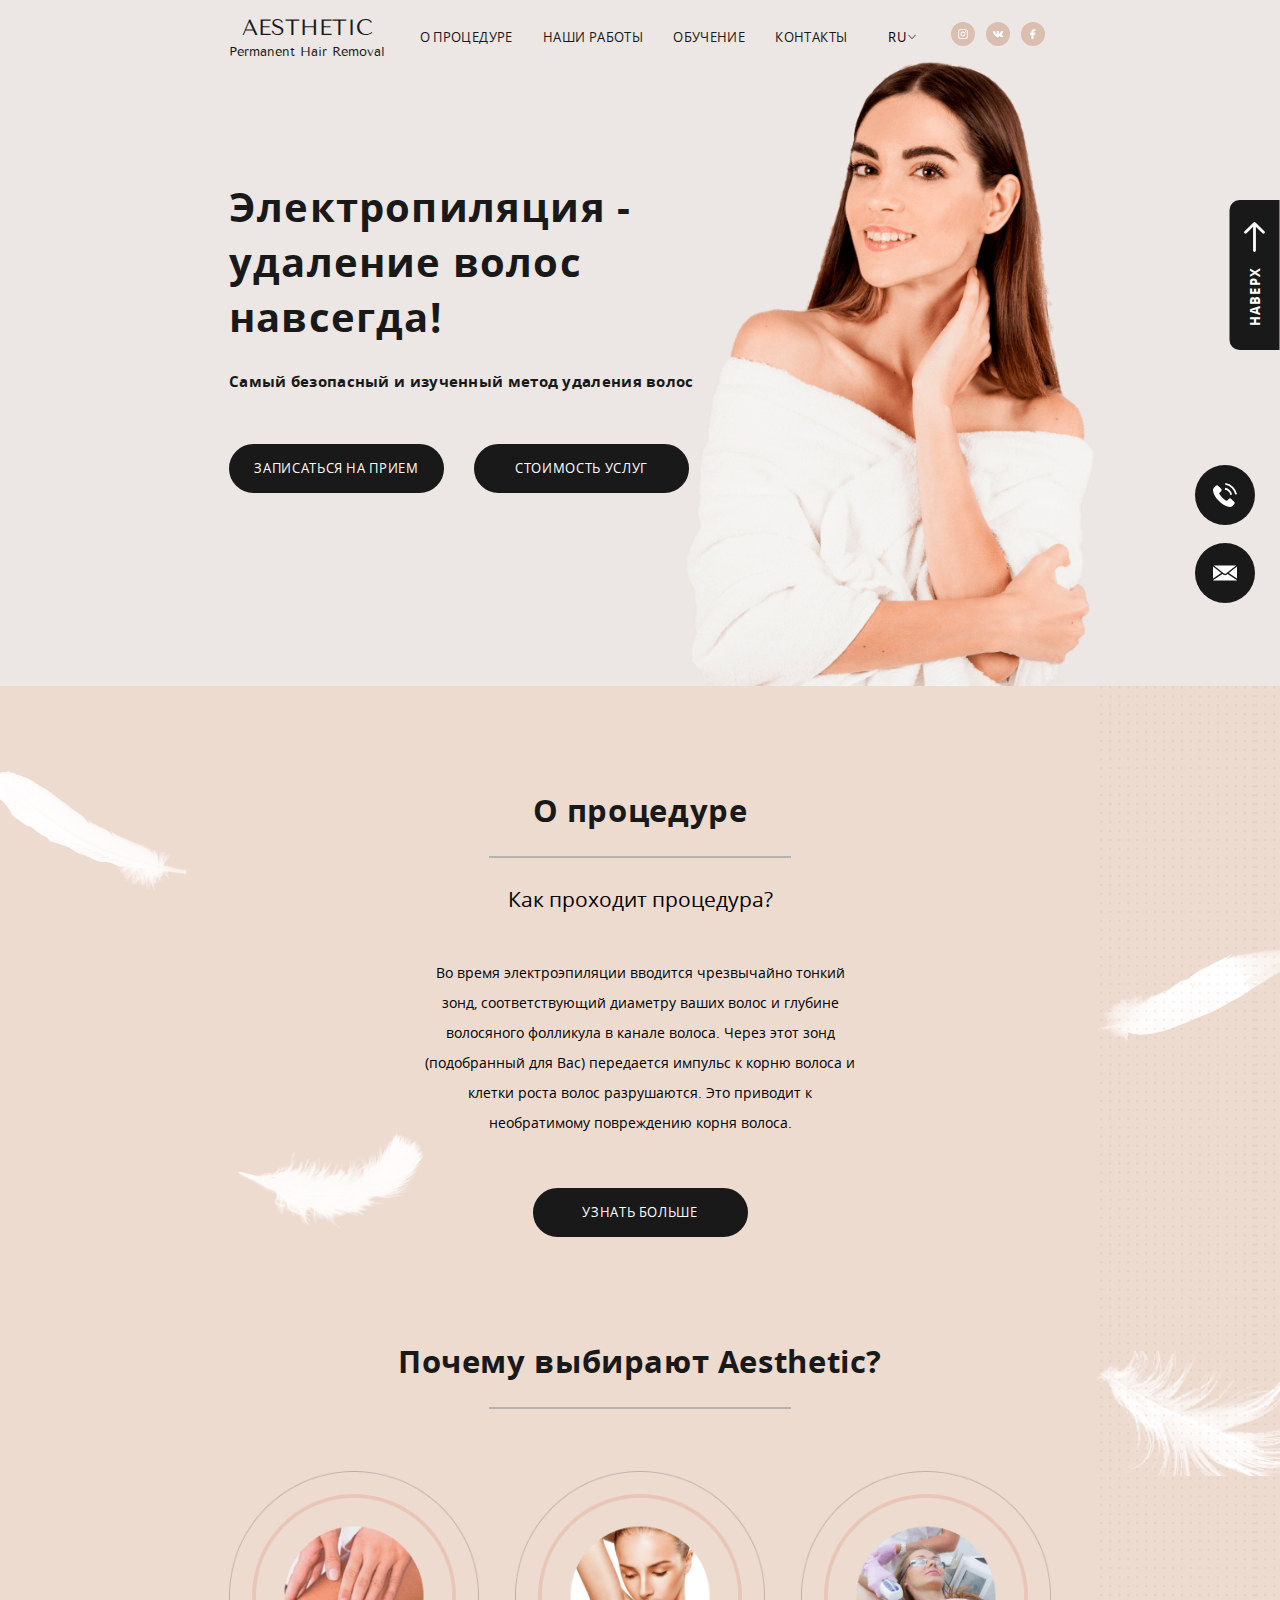
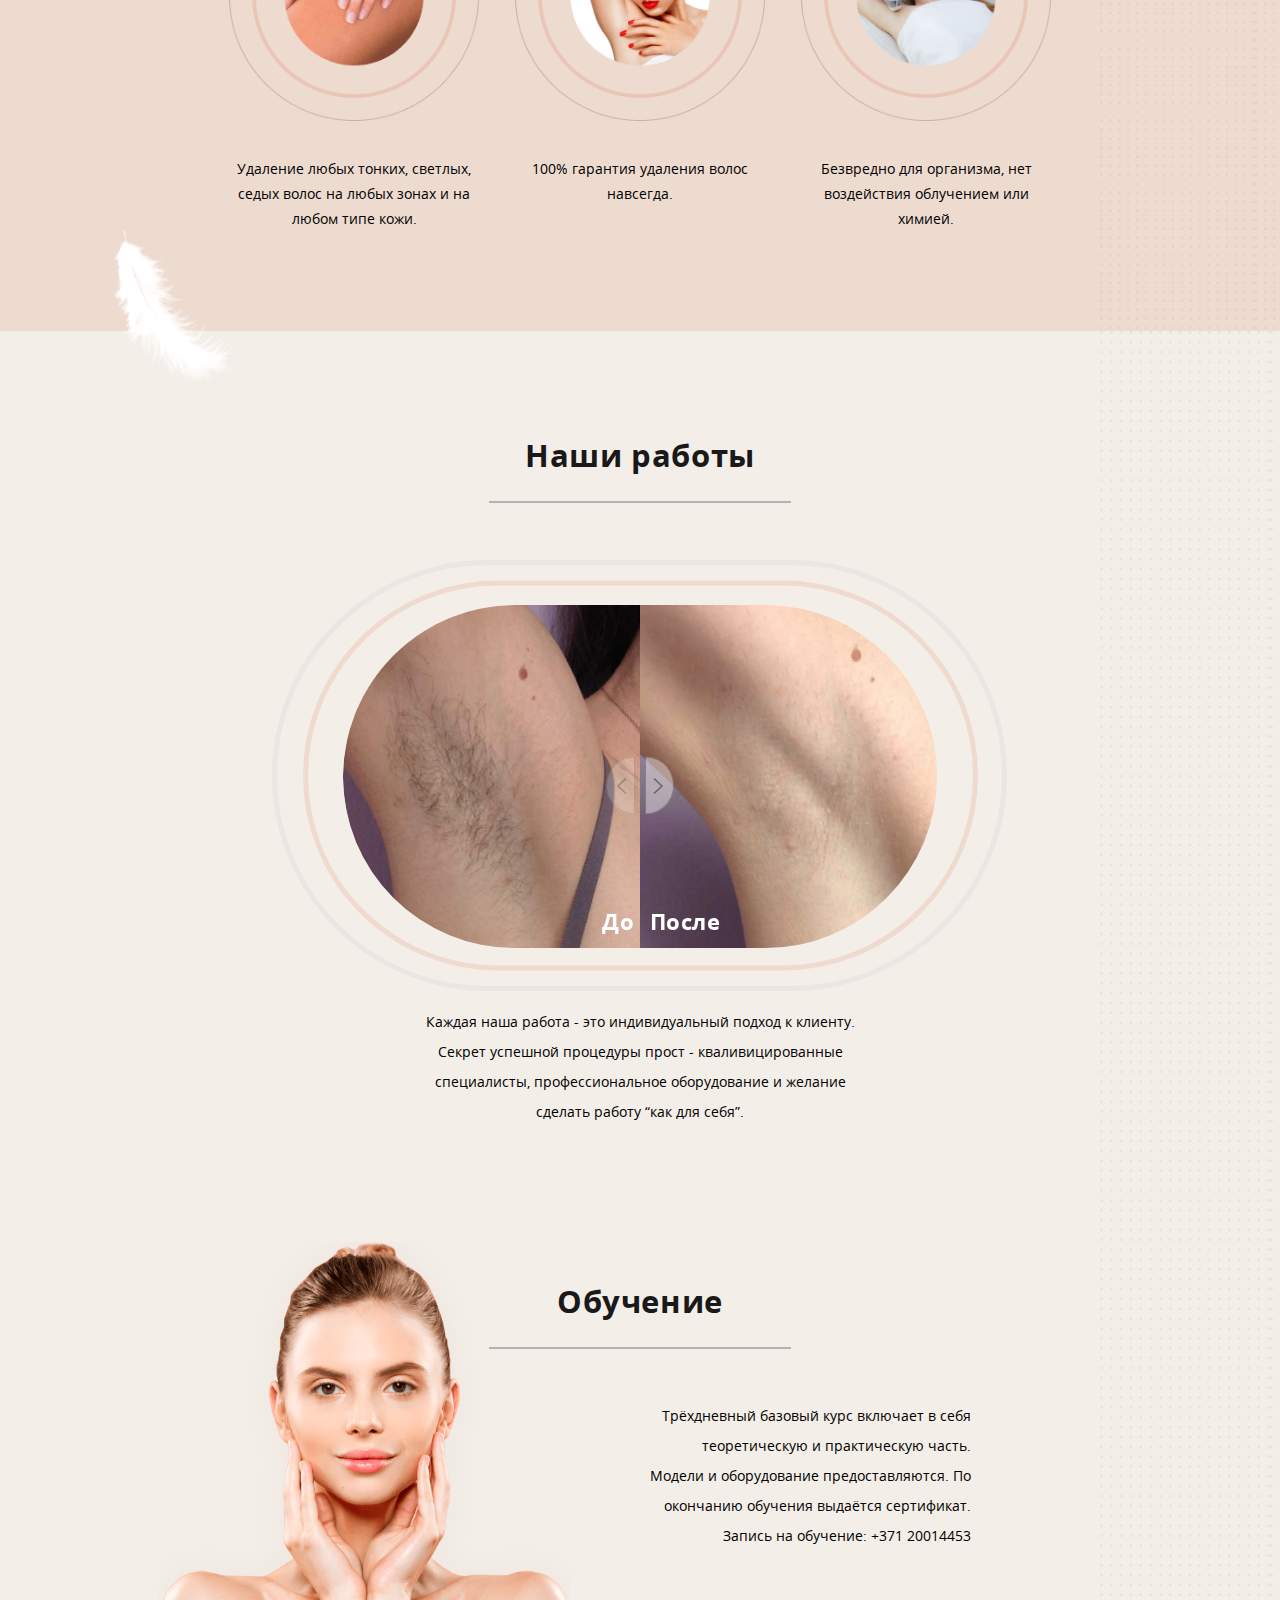
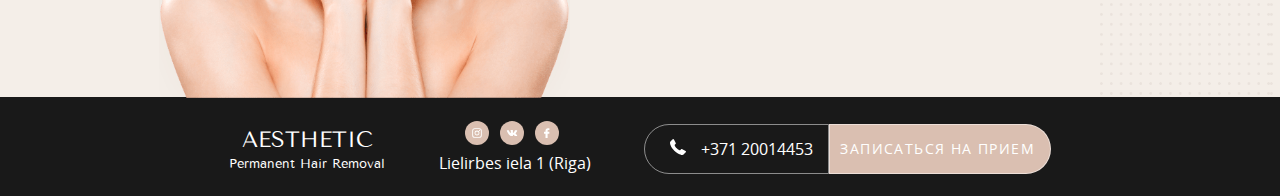
==== docs/index.html @ 6f9bc3ec "rename" ====
<!DOCTYPE html>
<html lang="ru">
  <head>
    <meta charset="UTF-8"/>
    <meta name="viewport" content="width=320, initial-scale=0.86, maximum-scale=3.0, minimum-scale=0.2"/>
    <meta http-equiv="X-UA-Compatible" content="ie=edge"/>
    <meta name="description" content=""/>
    <meta name="keywords" content=""/>
    <link rel="stylesheet" href="libs/normalize.css"/>
    <link rel="stylesheet" href="libs/owl.carousel.min.css"/>
    <link rel="stylesheet" href="libs/owl.theme.default.min.css"/>
    <link rel="stylesheet" href="libs/magnific-popup.css"/>
    <link rel="stylesheet" href="fonts/stylesheet.css"/>
    <link rel="stylesheet" href="css/main.css"/>
    <title>AESTHETIC</title>
  </head>
  <body>
    <!-- Header-->
    <header class="header" id="header">
      <div class="container">
        <!-- Блок меню-->
        <nav class="navigation">
          <!--Логотип-->
          <div class="block-logo"><a class="logo__title" href="index.html">Aesthetic</a><a class="logo__subtitle" href="index.html">Permanent Hair Removal</a></div>
          <!--Меню-->
                    <div class="block-menu">
                      <ul class="menu__items">
                        <li><a href="#procedure">О процедуре</a></li>
                        <li><a href="#works">Наши работы</a></li>
                        <li><a href="#education">Обучение</a></li>
                        <li><a href="#footer">Контакты</a></li>
                      </ul>
                    </div>
          <!-- Язык-->
          <div class="block-lang">
            <div class="dropdown">
              <button class="dropbtn">RU</button>
              <div class="dropdown-content"><a href="index.html">RU</a><a href="#">LV</a></div>
            </div>
          </div>
          <!--Социальные иконки-->
          <div class="block-social">
            <div class="social__item"><a href="#"><img src="img/header/insta.svg" alt="Instagram"/></a></div>
            <div class="social__item"><a href="#"><img src="img/header/vk.svg" alt="Vk"/></a></div>
            <div class="social__item"><a href="#"><img src="img/header/facebook.svg" alt="facebook"/></a></div>
          </div>
        </nav>
      </div>
    </header>
    <main>
      <!-- Первый экран-->
      <section class="first" id="first">
        <div class="container">
          <div class="first-wrap">
            <div class="first-content">
              <h1 class="first__title"> Электропиляция - удаление волос навсегда!</h1>
              <p class="first__descr">Самый безопасный и изученный метод удаления волос</p>
              <div class="first__button"><a class="btn popup" href="#popup-sing">записаться на прием</a><a class="btn popup" href="#popup-coast">стоимость услуг</a>
                <div class="hidden">
                                    <!--Форма центральная-->
                                    <div class="popup-container" id="popup-sing">
                                      <div class="popup-heading">
                                        <h5>Записаться на прием</h5>
                                      </div>
                                      <div class="form-block">
                                        <form class="form" action="#">
                                          <input type="text" name="phone&amp;email" placeholder="Телефон или Email" required="required"/>
                                          <textarea name="message" placeholder="Текст сообщения" cols="30" rows="10"></textarea>
                                          <div class="captch-block"><img src="img/popup/captcha.jpg" alt="Img captcha"/>
                                            <input type="text" name="captcha_value" placeholder="Капча"/>
                                            <input type="hidden" name="captcha_key" value=""/>
                                          </div>
                                          <div class="btn" id="btn" type="submit">Отправить</div>
                                        </form>
                                      </div>
                                    </div>
                                    <!--Окно стоимость услуг-->
                                    <div class="popup-wrapper popup-wrapper-coast" id="popup-coast">
                                      <div class="popup-heading-coast">Стоимость услуг</div>
                                      <div class="popup-content"> Стоимость услуг в нашем центре стоит €50 / час. Про промокоду AESTHETIC можно получить скидку 10% на процедуру! </div>
                                      <div class="popup-contact">Запись на процедуру:<img src="img/popup/phone-popup.svg" alt="Phone"/> +371 20014453
                                      </div>
                                    </div>
                </div>
              </div>
            </div>
            <div class="first__img"><img src="img/header/header-bg1.png" alt="Girl"/></div>
          </div>
        </div>
        <div class="block-right block-right-top">
          <div class="go-top"><a href="#header">Наверх<img src="img/header/arrow-right.svg" alt="arrow-top"/></a></div>
        </div>
        <div class="block-right block-right-btn"><a class="phone" href=""> <img src="img/header/phone.svg" alt="phone"/></a>
                            <!--Окно с телефоном  и соцсетями-->
                            <div class="popup-container popup-container-phone--rectangle" id="popup-phone">
                              <div class="popup-heading"><a class="close" href="#"><img src="img/popup/close.png" alt="close"/></a></div>
                              <div class="popup-content">Связаться с нами можно по этому номеру +371 20014453, также используя Whatsapp, Viber, Telegram</div>
                              <div class="popup-icon"><img src="img/popup/whatsapp.svg" alt="whatsapp"/><img src="img/popup/viber.svg" alt="viber"/><img src="img/popup/telegram.svg" alt="telegram"/></div>
                            </div><a class="send-email" href=""><img src="img/header/letter.svg" alt="letter"/></a>
                            <!--Форма боковая-->
                            <div class="popup-container popup-container-email--rectangle" id="popup-email">
                              <div class="popup-heading">
                                <h5>Оставьте ваше сообщение</h5><a class="close" href="#"><img src="img/popup/close.png" alt="close"/></a>
                              </div>
                              <div class="form-block">
                                <form class="form" action="#">
                                  <input type="text" name="email" placeholder="Email"/>
                                  <textarea name="message" placeholder="Текст сообщения" cols="30" rows="10"></textarea>
                                  <div class="captch-block"><img src="img/popup/captcha.jpg" alt="Img captcha"/>
                                    <input type="text" name="captcha_value" placeholder="Капча"/>
                                    <input type="hidden" name="captcha_key" value=""/>
                                  </div>
                                  <div class="btn" type="submit" id="btn-email">Отправить</div>
                                </form>
                              </div>
                            </div>
        </div>
      </section>
      <!-- Секции О процедуре и Почему мы-->
      <section class="second" id="second">
        <div class="container">
          <div class="overlay"></div>
          <div class="procedure flex" id="procedure">
                        <div class="section-title">О процедуре</div>
                        <div class="section-subtitle">Как проходит процедура?</div>
                        <div class="section-description">Во время электроэпиляции вводится чрезвычайно тонкий зонд, соответствующий диаметру ваших волос и глубине волосяного фолликула в канале волоса. Через этот зонд (подобранный для Вас) передается импульс к корню волоса и клетки роста волос разрушаются. Это приводит к необратимому повреждению корня волоса.</div><a class="btn " href="procedure.html">узнать больше</a>
          </div>
          <div class="advantages" id="advantages">
                        <div class="section-title">Почему выбирают Aesthetic?</div>
            <div class="advantage-img-items">
                            <div class="advantage-img__item"><img src="img/advantages/left.png" alt="left.png"/>
                              <p class="advantage-descr">Удаление любых тонких, светлых, седых волос на любых зонах и на любом типе кожи.</p>
                            </div>
                            <div class="advantage-img__item"><img src="img/advantages/center.png" alt="center.png"/>
                              <p class="advantage-descr">100% гарантия удаления волос навсегда.</p>
                            </div>
                            <div class="advantage-img__item"><img src="img/advantages/right.png" alt="right.png"/>
                              <p class="advantage-descr"> Безвредно для организма, нет воздействия облучением или химией.</p>
                            </div>
            </div>
          </div>
        </div>
      </section>
      <!--Секции Наши работы и Обучение-->
      <section class="third" id="third">
        <div class="container">
          <div class="overlay"></div>
          <div class="works flex" id="works">
                        <div class="section-title">Наши работы</div>
            <div class="slider">
              <div class="owl-carousel slider-carousel owl-theme">
                <div class="item item-before" data-text="До"><img src="img/works/before.png" alt="before"/></div>
                <div class="item item-after" data-text="После"><img src="img/works/after.png" alt="after"/></div>
                <div class="item item-before" data-text="До"><img src="img/works/before.png" alt="before"/></div>
                <div class="item item-after" data-text="После"><img src="img/works/after.png" alt="after"/></div>
              </div>
            </div>
                        <div class="section-description">Каждая наша работа - это индивидуальный подход к клиенту. Секрет успешной процедуры прост - кваливицированные специалисты, профессиональное оборудование и желание сделать работу “как для себя”.</div>
          </div>
          <div class="education" id="education">
            <div class="container">
              <div class="education-wrapper">
                            <div class="section-title">Обучение</div>
                            <div class="section-description">Трёхдневный базовый курс включает в себя теоретическую и практическую часть. Модели и оборудование предоставляются. По окончанию обучения выдаётся сертификат. Запись на обучение: +371 20014453</div>
                <div class="aducation-img"><img src="img/training/training-bg.png" alt="Education"/></div>
              </div>
            </div>
          </div>
        </div>
      </section>
    </main>
    <!-- Подвал-->
    <footer class="footer" id="footer">
      <div class="container">
        <div class="footer-block">
          <!--Логотип-->
          <div class="block-logo block-logo">
            <div class="logo__title logo__title--modifier">Aesthetic</div>
            <div class="logo__subtitle logo__subtitle--modifier">Permanent Hair Removal</div>
          </div>
          <!--Сциальные сети-->
          <div class="block-social-footer">
            <div class="block-social">
              <div class="social__item"><a href="#"><img src="img/header/insta.svg" alt="Instagram"/></a></div>
              <div class="social__item"><a href="#"><img src="img/header/vk.svg" alt="Vk"/></a></div>
              <div class="social__item"><a href="#"><img src="img/header/facebook.svg" alt="facebook"/></a></div>
            </div>
            <p class="social__text">Lielirbes iela 1 (Riga)</p>
          </div>
          <!-- Запись на прием-->
          <div class="block-recording">
            <div class="recording__phone">
              <div class="phone__icon"><img src="img/footer/phone.svg" alt="Phone"/></div>
              <div class="phone__number">+371 20014453</div>
            </div>
            <div class="recording__button"><a class="btn-footer popup" href="#popup-sing">Записаться на прием</a></div>
          </div>
        </div>
      </div>
    </footer>
    <script type="text/javascript" src="js/main.min.js"></script>
  </body>
</html>
---- docs/fonts/stylesheet.css ----
/*! Generated by Font Squirrel (https://www.fontsquirrel.com) on July 6, 2019 */


@font-face {
    font-family: 'nunito_sansregular';
    src: url('nunitosans-regular-webfont.eot');
    src: url('nunitosans-regular-webfont.eot?#iefix') format('embedded-opentype'),
         url('nunitosans-regular-webfont.woff2') format('woff2'),
         url('nunitosans-regular-webfont.woff') format('woff');
    font-weight: normal;
    font-style: normal;

}



@font-face {
    font-family: 'Open Sans';
    src: url('opensans-bold-webfont.eot');
    src: url('opensans-bold-webfont.eot?#iefix') format('embedded-opentype'),
         url('opensans-bold-webfont.woff2') format('woff2'),
         url('opensans-bold-webfont.woff') format('woff');
    font-weight: 700;
    font-style: normal;

}




@font-face {
    font-family: 'Open Sans';
    src: url('opensans-regular-webfont.eot');
    src: url('opensans-regular-webfont.eot?#iefix') format('embedded-opentype'),
         url('opensans-regular-webfont.woff2') format('woff2'),
         url('opensans-regular-webfont.woff') format('woff');
    font-weight: 400;
    font-style: normal;

}





@font-face {
    font-family: 'tenor_sansregular';
    src: url('tenorsans-regular-webfont.eot');
    src: url('tenorsans-regular-webfont.eot?#iefix') format('embedded-opentype'),
         url('tenorsans-regular-webfont.woff2') format('woff2'),
         url('tenorsans-regular-webfont.woff') format('woff');
    font-weight: normal;
    font-style: normal;

}


@font-face {
    font-family: 'robotobold';
    src: url('roboto-bold-webfont.eot');
    src: url('roboto-bold-webfont.eot?#iefix') format('embedded-opentype'),
         url('roboto-bold-webfont.woff2') format('woff2'),
         url('roboto-bold-webfont.woff') format('woff');
    font-weight: normal;
    font-style: normal;

}




@font-face {
    font-family: 'roboto_lightregular';
    src: url('roboto-light-webfont.eot');
    src: url('roboto-light-webfont.eot?#iefix') format('embedded-opentype'),
         url('roboto-light-webfont.woff2') format('woff2'),
         url('roboto-light-webfont.woff') format('woff');
    font-weight: normal;
    font-style: normal;

}




@font-face {
    font-family: 'robotoregular';
    src: url('roboto-regular-webfont.eot');
    src: url('roboto-regular-webfont.eot?#iefix') format('embedded-opentype'),
         url('roboto-regular-webfont.woff2') format('woff2'),
         url('roboto-regular-webfont.woff') format('woff');
    font-weight: normal;
    font-style: normal;

}
---- docs/css/main.css ----
/*! Базовые стили !*/

body {
  min-width: 1050px;
  min-height: 100%;
  font-family: "Open Sans", sans-serif;
  font-size: 14px;
}

* {
  -webkit-box-sizing: border-box;
  box-sizing: border-box;
}

/*! Стили центрирующего контейнера !*/

.container {
  width: 822px;
  margin: 0 auto;
}

.hidden {
  display: none;
}

h1,
h5 {
  margin: 0;
}

ul,
li {
  margin: 0;
  padding: 0;
}

a {
  display: block;
  text-decoration: none;
}

p {
  margin: 0;
}

/*! Стили заголовков и подзаголовков !*/

.section-title {
  font-weight: 700;
  font-size: 31px;
  line-height: 49px;
  /* or 157% */
  text-align: center;
  letter-spacing: 0.02em;
  color: #191919;
  position: relative;
  margin-bottom: 45px;
}

.section-title:before {
  content: "";
  position: absolute;
  bottom: -23px;
  left: 50%;
  width: 300px;
  -webkit-transform: translateX(-50%);
  -ms-transform: translateX(-50%);
  transform: translateX(-50%);
  border: 1px solid #b3b3b3;
}

.section-subtitle {
  font-weight: 400;
  font-size: 21px;
  line-height: 38px;
  padding-bottom: 40px;
}

.section-description {
  font-weight: 400;
  font-size: 14px;
  line-height: 30px;
  text-align: center;
  max-width: 439px;
}

.section-text a {
  font-weight: 400;
  font-size: 17px;
  line-height: 29px;
  max-width: 130px;
  color: #101010;
}

.flex {
  display: -webkit-box;
  display: -ms-flexbox;
  display: flex;
  -webkit-box-orient: vertical;
  -webkit-box-direction: normal;
  -ms-flex-direction: column;
  flex-direction: column;
  -webkit-box-align: center;
  -ms-flex-align: center;
  align-items: center;
}

/*! Крошки !*/

.crumbs {
  display: -webkit-box;
  display: -ms-flexbox;
  display: flex;
  padding-bottom: 20px;
}

.crumbs a {
  font-family: "roboto_lightregular";
  font-weight: normal;
  line-height: 27px;
  color: #101010;
}

/*! Стили  фона с точками !*/

.overlay {
  position: absolute;
  background: url("../img/design/design-bg.png");
  background-size: contain;
  top: 0;
  right: 0;
  width: 100%;
  width: calc(1050px - 822px);
  min-width: 165px;
  max-width: 180px;
  height: 100%;
  z-index: 1;
}

/*! Переменные !*/

/*!Стили Logo!*/

.block-logo {
  display: -webkit-box;
  display: -ms-flexbox;
  display: flex;
  -webkit-box-orient: vertical;
  -webkit-box-direction: normal;
  -ms-flex-direction: column;
  flex-direction: column;
  -webkit-box-align: center;
  -ms-flex-align: center;
  align-items: center;
}

.block-logo--modifier {
  color: #ffffff;
}

.block-logo .logo__title {
  font-family: "tenor_sansregular", sans-serif;
  font-weight: 400;
  font-size: 22px;
  line-height: 30px;
  color: #191919;
  text-align: center;
  text-transform: uppercase;
}

.block-logo .logo__title--modifier {
  color: #ffffff;
}

.block-logo .logo__subtitle {
  font-family: "tenor_sansregular", sans-serif;
  font-weight: 400;
  font-size: 13px;
  line-height: 18px;
  color: #191919;
  text-align: center;
}

.block-logo .logo__subtitle--modifier {
  color: #ffffff;
}

/*!Стили Menu!*/

.block-menu .menu__items {
  display: -webkit-box;
  display: -ms-flexbox;
  display: flex;
  list-style-type: none;
}

.block-menu .menu__items li {
  margin-right: 30px;
}

.block-menu .menu__items li:last-child {
  margin-right: 0;
}

.block-menu .menu__items li a {
  font-weight: 400;
  font-size: 13px;
  line-height: 23px;
  text-align: center;
  letter-spacing: 0.03em;
  text-transform: uppercase;
  color: #191919;
  position: relative;
}

.block-menu .menu__items li a:hover:before {
  content: "";
  position: absolute;
  bottom: 6px;
  left: 50%;
  -webkit-transform: translate(-50%, 6px);
  -ms-transform: translate(-50%, 6px);
  transform: translate(-50%, 6px);
  border-bottom: 1px solid #191919;
  width: 27px;
}

/*!Стили языка dropdown!*/

.dropbtn {
  font-weight: 400;
  font-size: 13px;
  line-height: 23px;
  letter-spacing: 0.06em;
  padding-right: 10px;
  background-color: transparent;
  border: none;
  cursor: pointer;
}

.dropdown {
  position: relative;
  display: inline-block;
  background: url("../img/header/arrow_lang.svg") no-repeat right bottom 50%;
  background-size: 8px auto;
  line-height: 1;
}

.dropdown-content {
  display: none;
  position: absolute;
  top: 30px;
  background-color: #f9f9f9;
  min-width: 100px;
  -webkit-box-shadow: 0px 8px 16px 0px rgba(0, 0, 0, 0.2);
  box-shadow: 0px 8px 16px 0px rgba(0, 0, 0, 0.2);
  z-index: 1;
}

.dropdown-content a {
  color: black;
  padding: 12px 16px;
  text-decoration: none;
  display: block;
}

.dropdown-content a:hover {
  background-color: #f1f1f1;
}

.dropdown:hover .dropdown-content {
  display: block;
}

/*!Стили Social!*/

.block-social {
  display: -webkit-box;
  display: -ms-flexbox;
  display: flex;
  -webkit-box-pack: center;
  -ms-flex-pack: center;
  justify-content: center;
}

.block-social-footer {
  -webkit-box-orient: vertical;
  -webkit-box-direction: normal;
  -ms-flex-direction: column;
  flex-direction: column;
  text-align: center;
}

.block-social .social__item {
  width: 30px;
  height: 30px;
  margin-right: 5px;
}

.block-social .social__item:last-child {
  margin-right: 0;
}

.block-social .social__item a {
  width: 100%;
  height: auto;
}

.block-social .social__item:last-child {
  margin-right: 0;
}

.social__text {
  font-size: 16px;
  line-height: 25px;
  color: #ffffff;
  margin: 0;
}

.btn,
.btn[type="submit"] {
  display: inline-block;
  min-width: 215px;
  font-size: 13px;
  font-weight: 400;
  color: #ffffff;
  line-height: 25px;
  letter-spacing: 0.05em;
  -webkit-transition: all 0.2s ease;
  -o-transition: all 0.2s ease;
  transition: all 0.2s ease;
  text-transform: uppercase;
  text-decoration: none;
  text-align: center;
  padding: 9px 20px;
  background-color: #191919;
  border: 3px solid #191919;
  border-radius: 100px;
  cursor: pointer;
}

.btn:hover {
  background-color: transparent;
  color: #191919;
}

.btn[type="submit"] {
  min-width: 120px;
  font-size: 10px;
  letter-spacing: 0.1em;
  line-height: 11px;
  padding: 6px 0;
  -webkit-appearance: initial;
}

.block-right {
  position: fixed;
  right: 0;
  z-index: 2;
}

.block-right-top {
  top: 200px;
}

.block-right-btn {
  top: 465px;
  right: 25px;
}

.block-right-btn .send-email,
.block-right-btn .phone {
  margin-bottom: 15px;
}

.block-right .go-top {
  width: 150px;
  height: 50px;
  display: -webkit-box;
  display: -ms-flexbox;
  display: flex;
  -webkit-box-align: center;
  -ms-flex-align: center;
  align-items: center;
  -webkit-box-pack: center;
  -ms-flex-pack: center;
  justify-content: center;
  background-color: #191919;
  border-radius: 10px 10px 0 0px;
  -webkit-transform: translate(33%, 100%) rotate(-90deg);
  -ms-transform: translate(33%, 100%) rotate(-90deg);
  transform: translate(33%, 100%) rotate(-90deg);
}

.block-right .go-top a {
  display: -webkit-box;
  display: -ms-flexbox;
  display: flex;
  -webkit-box-align: center;
  -ms-flex-align: center;
  align-items: center;
  font-weight: 700;
  font-size: 13px;
  line-height: 25px;
  letter-spacing: 0.1em;
  text-transform: uppercase;
  color: #ffffff;
  margin-left: 15px;
  padding: 10px;
}

.block-right .go-top img {
  margin: 0px 13px 0 15px;
}

/*!Стили scrollbar!*/

.scroll-wrapper {
  position: relative;
}

.scroll-wrapper > .scroll-content {
  padding: 0 90px 0 0;
}

.inner-page-content > .scroll-element,
.inner-page-content > .scroll-element div {
  border: none;
  margin: 0;
  padding: 0;
  position: absolute;
  z-index: 10;
}

.inner-page-content > .scroll-element div {
  display: block;
  height: 100%;
  left: 0;
  top: 0;
  width: 16px;
}

.inner-page-content > .scroll-element.scroll-y {
  height: 100%;
  right: 1px;
  top: 0;
  width: 15px;
}

.inner-page-content > .scroll-element .scroll-element_outer {
  overflow: hidden;
}

.inner-page-content > .scroll-element .scroll-element_outer,
.inner-page-content > .scroll-element .scroll-element_track,
.inner-page-content > .scroll-element .scroll-bar {
  border-radius: 15px;
}

.inner-page-content > .scroll-element .scroll-element_track,
.inner-page-content > .scroll-element .scroll-bar {
  -ms-filter: "progid:DXImageTransform.Microsoft.Alpha(Opacity=100)";
  filter: alpha(opacity=100);
  opacity: 1;
}

.inner-page-content > .scroll-element .scroll-element_track {
  background-color: #DABFB1;
}

.inner-page-content > .scroll-element .scroll-bar {
  background-color: #F4EEE8;
  left: 3px;
  width: 10px;
}

.inner-page-content > .scroll-element.scroll-x.scroll-scrolly_visible .scroll-element_size {
  left: -12px;
}

/*!Стили Navigation!*/

.header {
  background-color: #ECE7E4;
}

.navigation {
  display: -webkit-box;
  display: -ms-flexbox;
  display: flex;
  -webkit-box-align: center;
  -ms-flex-align: center;
  align-items: center;
  -webkit-box-pack: justify;
  -ms-flex-pack: justify;
  justify-content: space-between;
  padding-top: 13px;
}

/*!Стили Footer!*/

.footer {
  background: #191919;
  padding: 24px 0 20px;
}

.footer-block {
  display: -webkit-box;
  display: -ms-flexbox;
  display: flex;
  -webkit-box-align: center;
  -ms-flex-align: center;
  align-items: center;
  -webkit-box-pack: justify;
  -ms-flex-pack: justify;
  justify-content: space-between;
}

/*!Стили блока с телефоном в подвале!*/

.block-recording {
  display: -webkit-box;
  display: -ms-flexbox;
  display: flex;
}

.block-recording .recording__phone {
  display: -webkit-box;
  display: -ms-flexbox;
  display: flex;
  font-size: 16px;
  line-height: 24px;
  color: #ffffff;
  padding: 12px 15px 12px 25px;
  border-radius: 200px 0px 0px 200px;
  border: 1px solid rgba(255, 255, 255, 0.5);
}

.block-recording .recording__phone .phone__icon {
  width: 16px;
  height: 16px;
  margin-right: 15px;
}

.block-recording .recording__phone .phone__icon img {
  width: 100%;
  height: auto;
}

.recording__button {
  background: #dabfb1;
  padding: 12px 15px 12px 10px;
  border-radius: 0px 200px 200px 0px;
  border: 1px solid rgba(255, 255, 255, 0.5);
}

.recording__button a {
  background: #dabfb1;
  border: none;
  outline: none;
  margin: 0;
  display: block;
  color: #fff;
  font-size: 14px;
  line-height: 24px;
  letter-spacing: 0.1em;
  text-transform: uppercase;
}

.first {
  background-color: #ECE7E4;
  height: 625px;
}

.first-wrap {
  display: -webkit-box;
  display: -ms-flexbox;
  display: flex;
  -webkit-box-align: center;
  -ms-flex-align: center;
  align-items: center;
  height: 550px;
  position: relative;
}

.first-content {
  font-weight: bold;
  color: #191919;
  width: 70%;
  position: relative;
  z-index: 1;
}

.first-content .first__title {
  font-size: 40px;
  line-height: 55px;
  letter-spacing: 0.03em;
}

.first-content .first__descr {
  font-weight: bold;
  font-size: 15px;
  line-height: 25px;
  /* or 179% */
  letter-spacing: 0.02em;
  padding-top: 24px;
}

.first-content .first__button {
  display: -webkit-box;
  display: -ms-flexbox;
  display: flex;
  -webkit-box-pack: start;
  -ms-flex-pack: start;
  justify-content: flex-start;
  margin-top: 50px;
}

.first-content .first__button > .btn {
  margin-right: 30px;
}

.first-content .first__button > .btn:last-child {
  margin-right: 0;
}

.first__img {
  width: 50%;
  height: auto;
  position: absolute;
  top: 0;
  right: -45px;
  z-index: 0;
}

.first__img img {
  width: 100%;
  height: auto;
}

.second {
  background-color: #EEDBD0;
  padding: 100px 0px;
  position: relative;
}

.second:after {
  content: "";
  position: absolute;
  background: url("../img/procedure/plume-procedure-top-right.png") no-repeat right center;
  background-size: cover;
  width: 200px;
  height: 125px;
  top: 245px;
  right: 0;
  -webkit-transform: translate(0px, 0px);
  -ms-transform: translate(0px, 0px);
  transform: translate(0px, 0px);
}

.second:before {
  content: "";
  position: absolute;
  background: url("../img/procedure/plume-procedure-top-left.png") no-repeat left center;
  background-size: cover;
  width: 200px;
  height: 125px;
  top: 0;
  left: 0;
  -webkit-transform: translate(0, 85px);
  -ms-transform: translate(0, 85px);
  transform: translate(0, 85px);
}

.procedure {
  margin: 0 auto 100px;
  position: relative;
}

.procedure .btn {
  margin-top: 50px;
}

.procedure:before {
  content: "";
  position: absolute;
  background: url("../img/procedure/plume-procedure-center.png") no-repeat left center;
  background-size: cover;
  width: 200px;
  height: 125px;
  bottom: 0;
  left: 0;
  -webkit-transform: translate(0, 0);
  -ms-transform: translate(0, 0);
  transform: translate(0, 0);
}

.advantages {
  position: relative;
}

.advantages:before {
  content: "";
  position: absolute;
  background: url("../img/procedure/plume-procedure-bottom-left.png") no-repeat left center;
  background-size: cover;
  width: 150px;
  height: 150px;
  bottom: 0;
  left: 0;
  -webkit-transform: translate(-126px, 150px);
  -ms-transform: translate(-126px, 150px);
  transform: translate(-126px, 150px);
  z-index: 1;
}

.advantage-img-items {
  display: -webkit-box;
  display: -ms-flexbox;
  display: flex;
  -webkit-box-pack: justify;
  -ms-flex-pack: justify;
  justify-content: space-between;
  padding-top: 40px;
}

.advantage-img-items .advantage-img__item {
  display: -webkit-box;
  display: -ms-flexbox;
  display: flex;
  -webkit-box-orient: vertical;
  -webkit-box-direction: normal;
  -ms-flex-direction: column;
  flex-direction: column;
  width: 250px;
  height: auto;
}

.advantage-img-items .advantage-img__item img {
  width: 100%;
  height: auto;
}

.advantage-img-items .advantage-img__item .advantage-descr {
  font-size: 14px;
  font-weight: 400;
  line-height: 25px;
  text-align: center;
  padding-top: 35px;
}

/*!Стили секций Наши работы и обучение!*/

.third {
  padding: 100px 0;
  background-color: #F4EEE8;
  position: relative;
}

.third:after {
  content: "";
  position: absolute;
  background: url("../img/procedure/plume-procedure-bottom-right.png") no-repeat right center;
  background-size: cover;
  width: 200px;
  height: 125px;
  top: 0;
  right: 0;
  -webkit-transform: translate(0px, -580px);
  -ms-transform: translate(0px, -580px);
  transform: translate(0px, -580px);
}

.works {
  margin-bottom: 100px;
}

.works .btn {
  margin-top: 50px;
}

/*!Стили слайдера!*/

.slider {
  max-width: 594px;
  height: 302px;
  margin: 80px auto 100px;
  position: relative;
}

.slider:after,
.slider:before {
  content: "";
  position: absolute;
}

.slider:after {
  border: 5px solid rgba(225, 225, 225, 0.6);
  border-radius: 500px;
  width: 725px;
  height: 421px;
  top: -15%;
  left: -12%;
  -webkit-transform: translate(0%, 0%);
  -ms-transform: translate(0%, 0%);
  transform: translate(0%, 0%);
}

.slider:before {
  border: 5px solid rgba(227, 171, 151, 0.3);
  border-radius: 500px;
  width: 665px;
  height: 380px;
  top: 50%;
  left: 25%;
  -webkit-transform: translate(-28%, -45%);
  -ms-transform: translate(-28%, -45%);
  transform: translate(-28%, -45%);
}

.slider .slider-carousel {
  max-width: 600px;
  max-height: 400px;
}

.slider .slider-carousel .item {
  width: 301px;
  height: 343px;
  position: relative;
}

.slider .slider-carousel .item-before:before {
  content: attr(data-text);
  right: 10px;
  bottom: 10px;
  position: absolute;
  font-weight: 700;
  font-size: 22px;
  line-height: 33px;
  /* or 220% */
  letter-spacing: 0.02em;
  color: #ffffff;
}

.slider .slider-carousel .item-after:after {
  content: attr(data-text);
  left: 10px;
  bottom: 10px;
  position: absolute;
  font-weight: 700;
  font-size: 22px;
  line-height: 33px;
  /* or 220% */
  letter-spacing: 0.02em;
  color: #ffffff;
}

.slider .slider-carousel .owl-stage-outer {
  border-radius: 500px;
}

.slider .slider-carousel .owl-nav {
  display: block;
  position: absolute;
  top: 50%;
  left: 50%;
  -webkit-transform: translate(-50%, -50%);
  -ms-transform: translate(-50%, -50%);
  transform: translate(-50%, -50%);
}

.slider .slider-carousel .owl-nav .owl-next {
  -webkit-transform: scale(-1, 1);
  -ms-transform: scale(-1, 1);
  transform: scale(-1, 1);
}

/*!Стили Обучение!*/

.education-wrapper {
  display: -webkit-box;
  display: -ms-flexbox;
  display: flex;
  -webkit-box-orient: vertical;
  -webkit-box-direction: normal;
  -ms-flex-direction: column;
  flex-direction: column;
  -webkit-box-align: end;
  -ms-flex-align: end;
  align-items: flex-end;
  height: 370px;
  padding: 50px 0;
  position: relative;
}

.education-wrapper .section-title {
  -ms-flex-item-align: center;
  align-self: center;
}

.education-wrapper .section-description {
  text-align: right;
  margin-right: 80px;
  padding-top: 30px;
  max-width: 326px;
}

.education-wrapper .aducation-img {
  position: absolute;
  top: 15px;
  left: -70px;
  width: 50%;
}

.education-wrapper .aducation-img img {
  width: 100%;
  height: auto;
}

/*!Стили страницы О процедуре!*/

.header--modify {
  background-color: #F4EEE8;
}

.inner-page {
  padding: 60px 0;
  background-color: #F4EEE8;
}

.inner-page-content {
  height: 500px;
  font-size: 16px;
  line-height: 28px;
  color: #444444;
  -ms-overflow-style: none;
  overflow: -moz-scrollbars-none;
  scrollbar-width: none;
}

.inner-page-content ul {
  margin-left: 20px;
}

::-webkit-scrollbar {
  width: 0px;
  background: transparent;
}

.inner-page-img {
  display: -webkit-box;
  display: -ms-flexbox;
  display: flex;
  -webkit-box-align: center;
  -ms-flex-align: center;
  align-items: center;
  -webkit-box-pack: center;
  -ms-flex-pack: center;
  justify-content: center;
  padding: 60px 0;
  width: 600px;
}

.inner-page-img .img__item {
  margin-right: 50px;
}

.inner-page-img .img__item:last-child {
  margin-right: 0;
}

.inner-page-img .img__item img {
  width: 100%;
  height: auto;
}

.mfp-zoom-out-cur,
.mfp-zoom-out-cur .mfp-image-holder .mfp-close {
  cursor: default;
}

/*!Стили Other-page!*/

.other-page {
  background-color: #EEDBD0;
  padding: 150px 0;
  position: relative;
}

.other-page:after,
.other-page:before {
  content: "";
  position: absolute;
}

.other-page:after {
  background: url("../img/page/plume-page-top-right.png") no-repeat top right;
  background-size: cover;
  width: 200px;
  height: 200px;
  top: 0;
  right: 30%;
  -webkit-transform: translate(100%, 30%);
  -ms-transform: translate(100%, 30%);
  transform: translate(100%, 30%);
}

.other-page:before {
  background: url("../img/page/plume-page-top-left.png") no-repeat top left;
  background-size: cover;
  width: 200px;
  height: 200px;
  top: 0;
  left: 0;
  -webkit-transform: translate(0, -90px);
  -ms-transform: translate(0, -90px);
  transform: translate(0, -90px);
}

.other-page .section-subtitle {
  position: relative;
}

.other-page .section-subtitle:before {
  content: "";
  position: absolute;
  bottom: 15px;
  left: 0;
  width: 200px;
  -webkit-transform: translateX(0%);
  -ms-transform: translateX(0%);
  transform: translateX(0%);
  border: 1px solid #b3b3b3;
}

.other-page .section-subtitle:after {
  content: '';
  position: absolute;
  background: url("../img/page/plume-page-bottom-center.png") no-repeat top left;
  background-size: cover;
  width: 200px;
  height: 200px;
  top: 0%;
  left: 50%;
  -webkit-transform: translate(-55%, 65%);
  -ms-transform: translate(-55%, 65%);
  transform: translate(-55%, 65%);
}

.other-page .section-text {
  padding-bottom: 25px;
}

.other-page .section-text:last-child {
  padding-bottom: 0;
}

/*!Стили к всплывающим формам!*/

.mfp-content {
  width: initial !important;
}

.popup-container {
  display: -webkit-box;
  display: -ms-flexbox;
  display: flex;
  -webkit-box-orient: vertical;
  -webkit-box-direction: normal;
  -ms-flex-direction: column;
  flex-direction: column;
  padding: 15px 25px 20px;
  background-color: #fff;
  -webkit-box-shadow: 0px 0px 0px 5px #191919;
  box-shadow: 0px 0px 0px 5px #191919;
  border-radius: 8px;
  max-width: 350px;
  margin: 0 auto;
  position: relative;
  z-index: 2;
}

.popup-container-email--rectangle {
  position: absolute;
  top: -200px;
  left: -377px;
  display: none;
}

.popup-container-email--rectangle:after {
  content: "";
  background: url(../img/popup/Rectangle.png) no-repeat bottom left;
  position: absolute;
  bottom: -27px;
  width: 100px;
  height: 100px;
  right: -71px;
}

.popup-container-phone--rectangle {
  position: absolute;
  top: -185px;
  left: -327px;
  max-width: 300px;
  padding: 20px;
  display: none;
}

.popup-container-phone--rectangle:after {
  content: "";
  background: url(../img/popup/Rectangle.png) no-repeat bottom left;
  position: absolute;
  bottom: -27px;
  width: 100px;
  height: 100px;
  right: -71px;
}

.popup-container-phone--rectangle .popup-heading {
  margin: 0;
}

.popup-container-phone--rectangle .popup-heading a {
  bottom: -5px;
  right: -7px;
  line-height: 1;
}

.popup-container-phone--rectangle .popup-content {
  font-weight: normal;
  font-size: 14px;
  line-height: 28px;
  /* or 200% */
  text-align: center;
  color: #191919;
  padding-bottom: 10px;
}

.popup-container-phone--rectangle .popup-icon {
  margin: 0 auto;
}

.popup-container-phone--rectangle .popup-icon img {
  margin-right: 23px;
}

.popup-container-phone--rectangle .popup-icon img:last-child {
  margin-right: 0;
}

.popup-heading {
  display: -webkit-box;
  display: -ms-flexbox;
  display: flex;
  -webkit-box-align: center;
  -ms-flex-align: center;
  align-items: center;
  -webkit-box-pack: justify;
  -ms-flex-pack: justify;
  justify-content: space-between;
  margin-bottom: 7px;
  position: relative;
}

.popup-heading h5,
.popup-heading a {
  font-size: 15px;
  font-weight: normal;
  line-height: 28px;
  color: #191919;
}

.popup-heading a {
  position: absolute;
  bottom: 18px;
  right: -10px;
  line-height: 1;
}

input,
textarea {
  font-size: 13px;
  line-height: 1;
  outline: none;
  border: 1px solid #444444;
  padding: 9px 0 9px 10px;
  width: 100%;
  margin-bottom: 12px;
}

textarea {
  resize: vertical;
  height: 100px;
  min-height: 40px;
  max-height: 130px;
}

.captch-block {
  display: -webkit-box;
  display: -ms-flexbox;
  display: flex;
  -webkit-box-align: start;
  -ms-flex-align: start;
  align-items: flex-start;
  -webkit-box-pack: justify;
  -ms-flex-pack: justify;
  justify-content: space-between;
}

.captch-block img {
  -webkit-box-flex: 1;
  -ms-flex: 1 0 25%;
  flex: 1 0 25%;
  margin-right: 16px;
  height: 38px;
}

.captch-block input {
  font-size: 13px;
  line-height: 1;
  border: 1px solid #444444;
  padding: 9px 0 9px 10px;
  -webkit-box-flex: 1;
  -ms-flex: 1 0 50%;
  flex: 1 0 50%;
}

/*!Стили Стоимость и Обучения!*/

.popup-wrapper,
.popup-wrapper-education {
  background-color: #EEDBD0;
  max-width: 505px;
  position: relative;
  margin: 0 auto;
  padding: 30px 60px 40px;
}

.popup-wrapper:after,
.popup-wrapper:before {
  content: "";
  position: absolute;
  width: 185px;
  height: 170px;
}

.popup-wrapper:after {
  top: -90px;
  left: -70px;
  background: url("../img/popup/plume-coast-top-left.png") no-repeat top left;
  background-size: cover;
}

.popup-wrapper:before {
  bottom: -55px;
  right: -95px;
  background: url("../img/popup/plume-coast-bottom-right.png") no-repeat bottom right;
  background-size: cover;
}

.popup-wrapper .popup-heading-coast {
  font-weight: bold;
  font-size: 26px;
  line-height: 38px;
  /* or 144% */
  text-align: center;
  color: #191919;
  padding-bottom: 40px;
}

.popup-wrapper .popup-content,
.popup-wrapper .popup-contact {
  font-weight: normal;
  font-size: 16px;
  line-height: 27px;
  color: #191919;
  text-align: center;
  padding-bottom: 30px;
  display: -webkit-box;
  display: -ms-flexbox;
  display: flex;
  -webkit-box-align: center;
  -ms-flex-align: center;
  align-items: center;
  -webkit-box-pack: center;
  -ms-flex-pack: center;
  justify-content: center;
}

.popup-wrapper .popup-content:last-child,
.popup-wrapper .popup-contact:last-child {
  padding-bottom: 0;
}

.popup-wrapper .popup-contact img {
  width: 21px;
  height: 22px;
  margin-left: 5px;
}

.popup-wrapper-education:after,
.popup-wrapper-education:before {
  content: "";
  position: absolute;
  width: 185px;
  height: 170px;
}

.popup-wrapper-education:after {
  top: 200px;
  left: -70px;
  background: url("../img/popup/plume-ed-bottom-left.png") no-repeat bottom left;
  background-size: cover;
}

.popup-wrapper-education:before {
  top: -90px;
  right: -5px;
  background: url("../img/popup/plume-ed-top-right.png") no-repeat top right;
  background-size: cover;
}

/*!Стили Контакты!*/

.contacts {
  text-align: center;
}

.contacts .contact-title {
  font-weight: bold;
  font-size: 36px;
  line-height: 52px;
  /* or 144% */
  color: #ffffff;
  margin-bottom: 40px;
}

.contacts .contacts-wrapper {
  display: -webkit-box;
  display: -ms-flexbox;
  display: flex;
  -webkit-box-align: center;
  -ms-flex-align: center;
  align-items: center;
  padding: 40px 30px;
  background-color: #fff;
  text-align: left;
  position: relative;
  max-width: 822px;
  margin: 0 auto;
}

.contacts .contacts-wrapper .close {
  line-height: 1;
  line-height: 32px;
  font-weight: 300;
  font-size: 21px;
  cursor: pointer;
}

.contacts .contact-block {
  margin-right: 35px;
}

.contacts .contact-block .block__item {
  padding-bottom: 25px;
}

.contacts .contact-block .block__item:last-child {
  padding-bottom: 0;
}

.contacts .contact-block .item__head {
  font-weight: bold;
  font-size: 20px;
  line-height: 32px;
  /* or 175% */
  color: #191919;
}

.contacts .contact-block p.item__descr {
  font-weight: normal;
  font-size: 16px;
  line-height: 28px;
  /* or 210% */
  color: #444444;
}

.contacts .contact-block .btn {
  margin-top: 20px;
}

.contacts .map-block iframe {
  border: none;
}
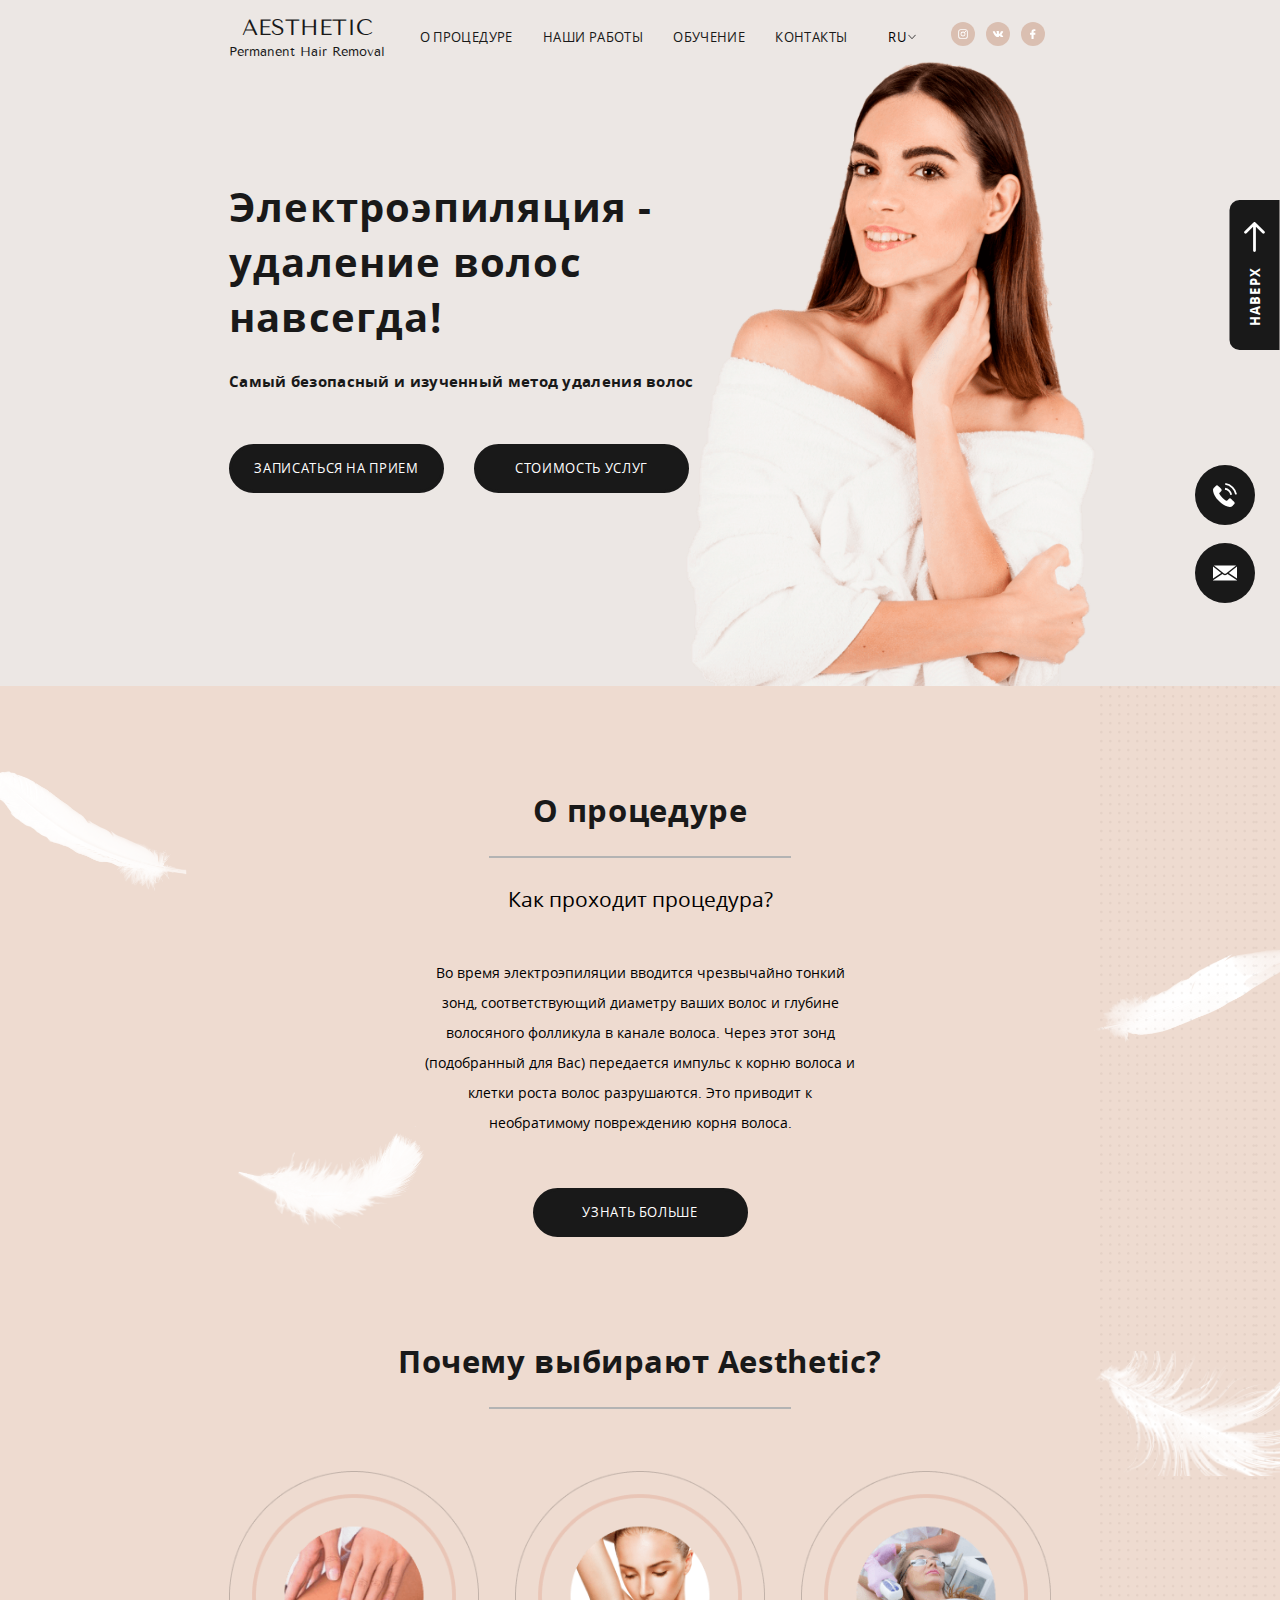
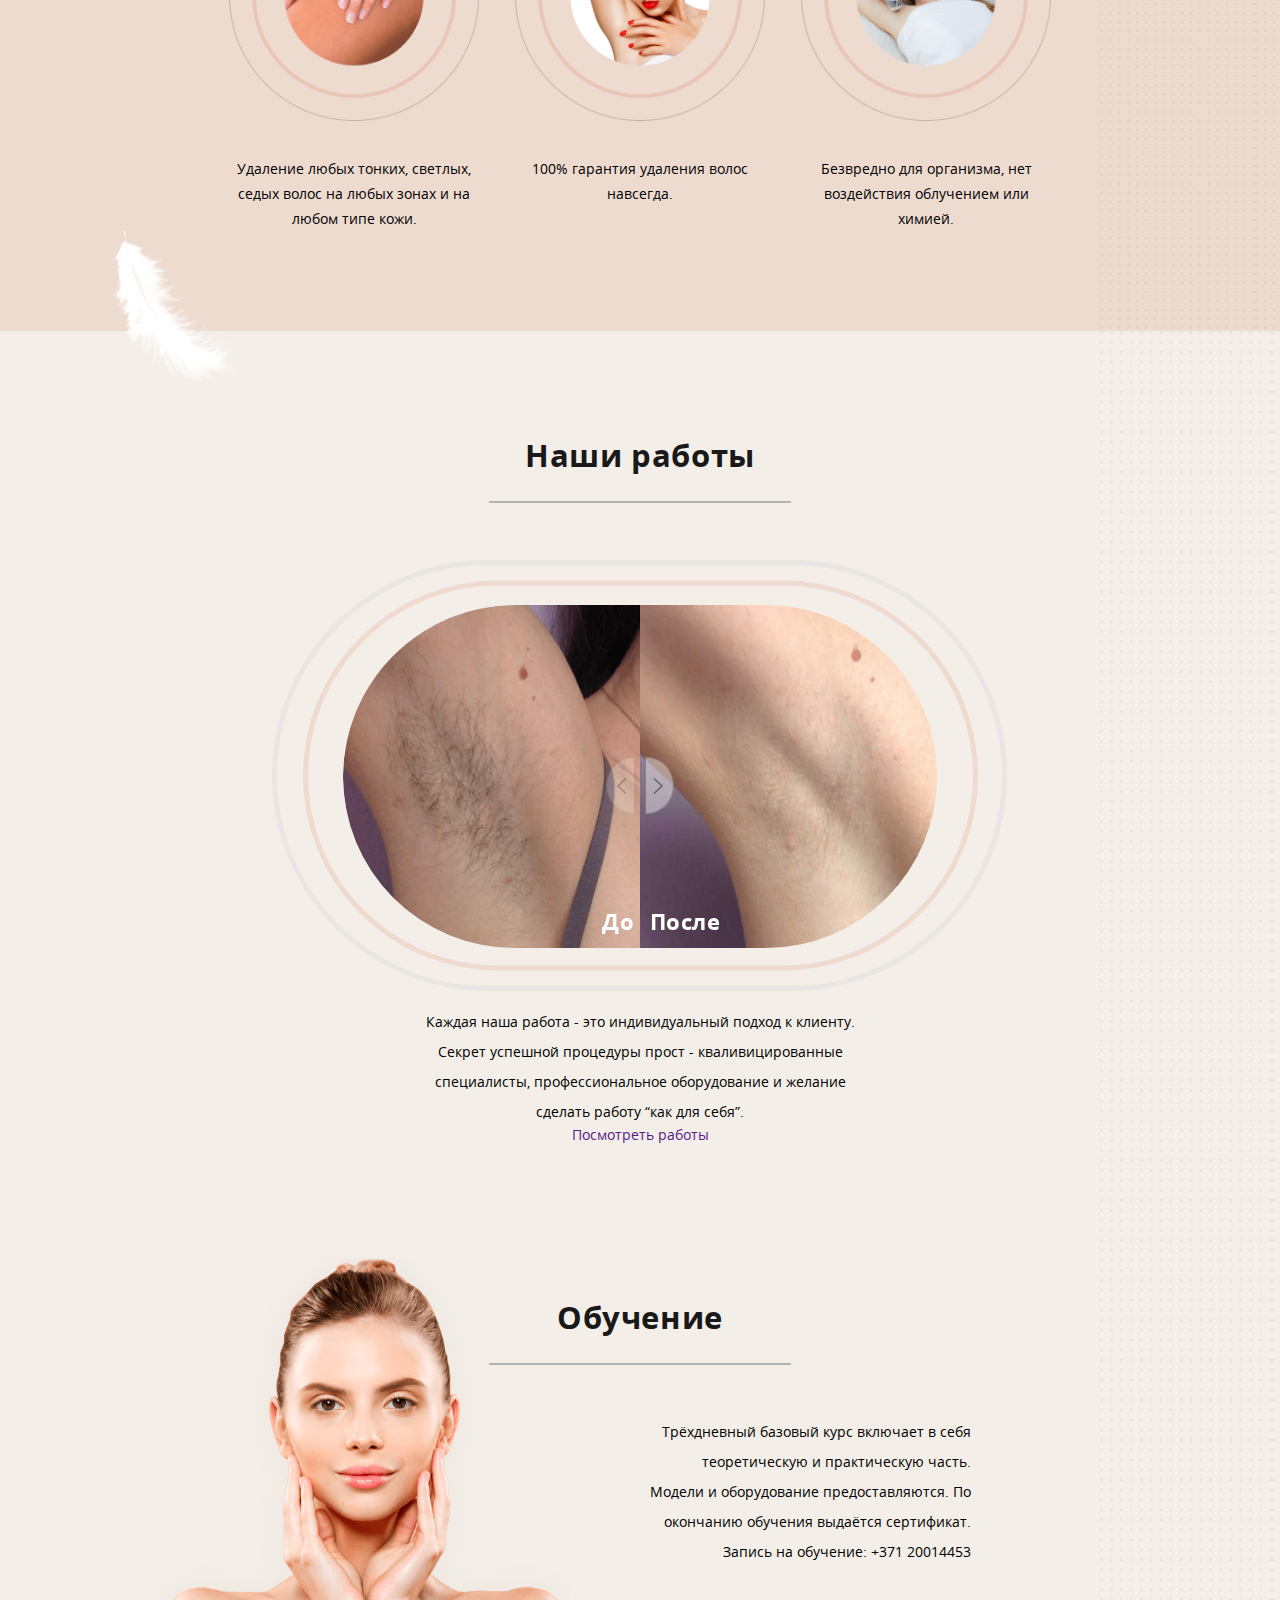
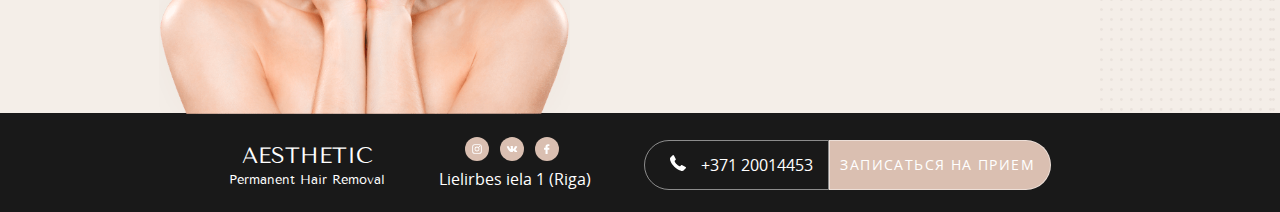
==== commit 58ed34d8: "translate" ====
--- a/docs/index.html
+++ b/docs/index.html
@@ -1,203 +1,225 @@
 <!DOCTYPE html>
 <html lang="ru">
-  <head>
-    <meta charset="UTF-8"/>
-    <meta name="viewport" content="width=320, initial-scale=0.86, maximum-scale=3.0, minimum-scale=0.2"/>
-    <meta http-equiv="X-UA-Compatible" content="ie=edge"/>
-    <meta name="description" content=""/>
-    <meta name="keywords" content=""/>
-    <link rel="stylesheet" href="libs/normalize.css"/>
-    <link rel="stylesheet" href="libs/owl.carousel.min.css"/>
-    <link rel="stylesheet" href="libs/owl.theme.default.min.css"/>
-    <link rel="stylesheet" href="libs/magnific-popup.css"/>
-    <link rel="stylesheet" href="fonts/stylesheet.css"/>
-    <link rel="stylesheet" href="css/main.css"/>
-    <title>AESTHETIC</title>
-  </head>
-  <body>
-    <!-- Header-->
-    <header class="header" id="header">
+
+<head>
+  <meta charset="UTF-8" />
+  <meta name="viewport" content="width=320, initial-scale=0.86, maximum-scale=3.0, minimum-scale=0.2" />
+  <meta http-equiv="X-UA-Compatible" content="ie=edge" />
+  <meta name="description" content="" />
+  <meta name="keywords" content="" />
+  <link rel="stylesheet" href="libs/normalize.css" />
+  <link rel="stylesheet" href="libs/owl.carousel.min.css" />
+  <link rel="stylesheet" href="libs/owl.theme.default.min.css" />
+  <link rel="stylesheet" href="libs/magnific-popup.css" />
+  <link rel="stylesheet" href="fonts/stylesheet.css" />
+  <link rel="stylesheet" href="css/main.css" />
+  <title>AESTHETIC</title>
+</head>
+
+<body>
+  <!-- Header-->
+  <header class="header" id="header">
+    <div class="container">
+      <!-- Блок меню-->
+      <nav class="navigation">
+        <!--Логотип-->
+        <div class="block-logo"><a class="logo__title" href="index.html">Aesthetic</a><a class="logo__subtitle"
+            href="index.html">Permanent Hair Removal</a></div>
+        <!--Меню-->
+        <div class="block-menu">
+          <ul class="menu__items">
+            <li><a href="#procedure">О процедуре</a></li>
+            <li><a href="#works">Наши работы</a></li>
+            <li><a href="#education">Обучение</a></li>
+            <li><a href="#footer">Контакты</a></li>
+          </ul>
+        </div>
+        <!-- Язык-->
+        <div class="block-lang">
+          <div class="dropdown">
+            <button class="dropbtn">RU</button>
+            <div class="dropdown-content">
+              <!-- <a href="index.html">RU</a> -->
+              <a href="index.lv.html">LV</a></div>
+          </div>
+        </div>
+        <!--Социальные иконки-->
+        <div class="block-social">
+          <div class="social__item"><a href="#"><img src="img/header/insta.svg" alt="Instagram" /></a></div>
+          <div class="social__item"><a href="#"><img src="img/header/vk.svg" alt="Vk" /></a></div>
+          <div class="social__item"><a href="#"><img src="img/header/facebook.svg" alt="facebook" /></a></div>
+        </div>
+      </nav>
+    </div>
+  </header>
+  <main>
+    <!-- Первый экран-->
+    <section class="first" id="first">
       <div class="container">
-        <!-- Блок меню-->
-        <nav class="navigation">
-          <!--Логотип-->
-          <div class="block-logo"><a class="logo__title" href="index.html">Aesthetic</a><a class="logo__subtitle" href="index.html">Permanent Hair Removal</a></div>
-          <!--Меню-->
-                    <div class="block-menu">
-                      <ul class="menu__items">
-                        <li><a href="#procedure">О процедуре</a></li>
-                        <li><a href="#works">Наши работы</a></li>
-                        <li><a href="#education">Обучение</a></li>
-                        <li><a href="#footer">Контакты</a></li>
-                      </ul>
-                    </div>
-          <!-- Язык-->
-          <div class="block-lang">
-            <div class="dropdown">
-              <button class="dropbtn">RU</button>
-              <div class="dropdown-content"><a href="index.html">RU</a><a href="#">LV</a></div>
-            </div>
-          </div>
-          <!--Социальные иконки-->
-          <div class="block-social">
-            <div class="social__item"><a href="#"><img src="img/header/insta.svg" alt="Instagram"/></a></div>
-            <div class="social__item"><a href="#"><img src="img/header/vk.svg" alt="Vk"/></a></div>
-            <div class="social__item"><a href="#"><img src="img/header/facebook.svg" alt="facebook"/></a></div>
-          </div>
-        </nav>
-      </div>
-    </header>
-    <main>
-      <!-- Первый экран-->
-      <section class="first" id="first">
-        <div class="container">
-          <div class="first-wrap">
-            <div class="first-content">
-              <h1 class="first__title"> Электропиляция - удаление волос навсегда!</h1>
-              <p class="first__descr">Самый безопасный и изученный метод удаления волос</p>
-              <div class="first__button"><a class="btn popup" href="#popup-sing">записаться на прием</a><a class="btn popup" href="#popup-coast">стоимость услуг</a>
-                <div class="hidden">
-                                    <!--Форма центральная-->
-                                    <div class="popup-container" id="popup-sing">
-                                      <div class="popup-heading">
-                                        <h5>Записаться на прием</h5>
-                                      </div>
-                                      <div class="form-block">
-                                        <form class="form" action="#">
-                                          <input type="text" name="phone&amp;email" placeholder="Телефон или Email" required="required"/>
-                                          <textarea name="message" placeholder="Текст сообщения" cols="30" rows="10"></textarea>
-                                          <div class="captch-block"><img src="img/popup/captcha.jpg" alt="Img captcha"/>
-                                            <input type="text" name="captcha_value" placeholder="Капча"/>
-                                            <input type="hidden" name="captcha_key" value=""/>
-                                          </div>
-                                          <div class="btn" id="btn" type="submit">Отправить</div>
-                                        </form>
-                                      </div>
-                                    </div>
-                                    <!--Окно стоимость услуг-->
-                                    <div class="popup-wrapper popup-wrapper-coast" id="popup-coast">
-                                      <div class="popup-heading-coast">Стоимость услуг</div>
-                                      <div class="popup-content"> Стоимость услуг в нашем центре стоит €50 / час. Про промокоду AESTHETIC можно получить скидку 10% на процедуру! </div>
-                                      <div class="popup-contact">Запись на процедуру:<img src="img/popup/phone-popup.svg" alt="Phone"/> +371 20014453
-                                      </div>
-                                    </div>
+        <div class="first-wrap">
+          <div class="first-content">
+            <h1 class="first__title"> Электроэпиляция - удаление волос навсегда!</h1>
+            <p class="first__descr">Самый безопасный и изученный метод удаления волос</p>
+            <div class="first__button"><a class="btn popup" href="#popup-sing">записаться на прием</a><a
+                class="btn popup" href="#popup-coast">стоимость услуг</a>
+              <div class="hidden">
+                <!--Форма центральная-->
+                <div class="popup-container" id="popup-sing">
+                  <div class="popup-heading">
+                    <h5>Записаться на прием</h5>
+                  </div>
+                  <div class="form-block">
+                    <form class="form" action="#">
+                      <input type="text" name="phone&amp;email" placeholder="Телефон или Email" required="required" />
+                      <textarea name="message" placeholder="Текст сообщения" cols="30" rows="10"></textarea>
+                      <div class="captch-block"><img src="img/popup/captcha.jpg" alt="Img captcha" />
+                        <input type="text" name="captcha_value" placeholder="Капча" />
+                        <input type="hidden" name="captcha_key" value="" />
+                      </div>
+                      <div class="btn" id="btn" type="submit">Отправить</div>
+                    </form>
+                  </div>
+                </div>
+                <!--Окно стоимость услуг-->
+                <div class="popup-wrapper popup-wrapper-coast" id="popup-coast">
+                  <div class="popup-heading-coast">Стоимость услуг</div>
+                  <div class="popup-content"> Стоимость услуг в нашем центре стоит €50 / час. Про промокоду AESTHETIC
+                    можно получить скидку 10% на процедуру! </div>
+                  <div class="popup-contact">Запись на процедуру:<img src="img/popup/phone-popup.svg" alt="Phone" />
+                    +371 20014453
+                  </div>
                 </div>
               </div>
             </div>
-            <div class="first__img"><img src="img/header/header-bg1.png" alt="Girl"/></div>
-          </div>
-        </div>
-        <div class="block-right block-right-top">
-          <div class="go-top"><a href="#header">Наверх<img src="img/header/arrow-right.svg" alt="arrow-top"/></a></div>
-        </div>
-        <div class="block-right block-right-btn"><a class="phone" href=""> <img src="img/header/phone.svg" alt="phone"/></a>
-                            <!--Окно с телефоном  и соцсетями-->
-                            <div class="popup-container popup-container-phone--rectangle" id="popup-phone">
-                              <div class="popup-heading"><a class="close" href="#"><img src="img/popup/close.png" alt="close"/></a></div>
-                              <div class="popup-content">Связаться с нами можно по этому номеру +371 20014453, также используя Whatsapp, Viber, Telegram</div>
-                              <div class="popup-icon"><img src="img/popup/whatsapp.svg" alt="whatsapp"/><img src="img/popup/viber.svg" alt="viber"/><img src="img/popup/telegram.svg" alt="telegram"/></div>
-                            </div><a class="send-email" href=""><img src="img/header/letter.svg" alt="letter"/></a>
-                            <!--Форма боковая-->
-                            <div class="popup-container popup-container-email--rectangle" id="popup-email">
-                              <div class="popup-heading">
-                                <h5>Оставьте ваше сообщение</h5><a class="close" href="#"><img src="img/popup/close.png" alt="close"/></a>
-                              </div>
-                              <div class="form-block">
-                                <form class="form" action="#">
-                                  <input type="text" name="email" placeholder="Email"/>
-                                  <textarea name="message" placeholder="Текст сообщения" cols="30" rows="10"></textarea>
-                                  <div class="captch-block"><img src="img/popup/captcha.jpg" alt="Img captcha"/>
-                                    <input type="text" name="captcha_value" placeholder="Капча"/>
-                                    <input type="hidden" name="captcha_key" value=""/>
-                                  </div>
-                                  <div class="btn" type="submit" id="btn-email">Отправить</div>
-                                </form>
-                              </div>
-                            </div>
-        </div>
-      </section>
-      <!-- Секции О процедуре и Почему мы-->
-      <section class="second" id="second">
-        <div class="container">
-          <div class="overlay"></div>
-          <div class="procedure flex" id="procedure">
-                        <div class="section-title">О процедуре</div>
-                        <div class="section-subtitle">Как проходит процедура?</div>
-                        <div class="section-description">Во время электроэпиляции вводится чрезвычайно тонкий зонд, соответствующий диаметру ваших волос и глубине волосяного фолликула в канале волоса. Через этот зонд (подобранный для Вас) передается импульс к корню волоса и клетки роста волос разрушаются. Это приводит к необратимому повреждению корня волоса.</div><a class="btn " href="procedure.html">узнать больше</a>
-          </div>
-          <div class="advantages" id="advantages">
-                        <div class="section-title">Почему выбирают Aesthetic?</div>
-            <div class="advantage-img-items">
-                            <div class="advantage-img__item"><img src="img/advantages/left.png" alt="left.png"/>
-                              <p class="advantage-descr">Удаление любых тонких, светлых, седых волос на любых зонах и на любом типе кожи.</p>
-                            </div>
-                            <div class="advantage-img__item"><img src="img/advantages/center.png" alt="center.png"/>
-                              <p class="advantage-descr">100% гарантия удаления волос навсегда.</p>
-                            </div>
-                            <div class="advantage-img__item"><img src="img/advantages/right.png" alt="right.png"/>
-                              <p class="advantage-descr"> Безвредно для организма, нет воздействия облучением или химией.</p>
-                            </div>
-            </div>
-          </div>
-        </div>
-      </section>
-      <!--Секции Наши работы и Обучение-->
-      <section class="third" id="third">
-        <div class="container">
-          <div class="overlay"></div>
-          <div class="works flex" id="works">
-                        <div class="section-title">Наши работы</div>
-            <div class="slider">
-              <div class="owl-carousel slider-carousel owl-theme">
-                <div class="item item-before" data-text="До"><img src="img/works/before.png" alt="before"/></div>
-                <div class="item item-after" data-text="После"><img src="img/works/after.png" alt="after"/></div>
-                <div class="item item-before" data-text="До"><img src="img/works/before.png" alt="before"/></div>
-                <div class="item item-after" data-text="После"><img src="img/works/after.png" alt="after"/></div>
+          </div>
+          <div class="first__img"><img src="img/header/header-bg1.png" alt="Girl" /></div>
+        </div>
+      </div>
+      <div class="block-right block-right-top">
+        <div class="go-top"><a href="#header">Наверх<img src="img/header/arrow-right.svg" alt="arrow-top" /></a></div>
+      </div>
+      <div class="block-right block-right-btn"><a class="phone" href=""> <img src="img/header/phone.svg"
+            alt="phone" /></a>
+        <!--Окно с телефоном  и соцсетями-->
+        <div class="popup-container popup-container-phone--rectangle" id="popup-phone">
+          <div class="popup-heading"><a class="close" href="#"><img src="img/popup/close.png" alt="close" /></a></div>
+          <div class="popup-content">Связаться с нами можно по этому номеру +371 20014453, также используя Whatsapp,
+            Viber, Telegram</div>
+          <div class="popup-icon"><img src="img/popup/whatsapp.svg" alt="whatsapp" /><img src="img/popup/viber.svg"
+              alt="viber" /><img src="img/popup/telegram.svg" alt="telegram" /></div>
+        </div><a class="send-email" href=""><img src="img/header/letter.svg" alt="letter" /></a>
+        <!--Форма боковая-->
+        <div class="popup-container popup-container-email--rectangle" id="popup-email">
+          <div class="popup-heading">
+            <h5>Оставьте ваше сообщение</h5><a class="close" href="#"><img src="img/popup/close.png" alt="close" /></a>
+          </div>
+          <div class="form-block">
+            <form class="form" action="#">
+              <input type="text" name="email" placeholder="Email" />
+              <textarea name="message" placeholder="Текст сообщения" cols="30" rows="10"></textarea>
+              <div class="captch-block"><img src="img/popup/captcha.jpg" alt="Img captcha" />
+                <input type="text" name="captcha_value" placeholder="Капча" />
+                <input type="hidden" name="captcha_key" value="" />
               </div>
-            </div>
-                        <div class="section-description">Каждая наша работа - это индивидуальный подход к клиенту. Секрет успешной процедуры прост - кваливицированные специалисты, профессиональное оборудование и желание сделать работу “как для себя”.</div>
-          </div>
-          <div class="education" id="education">
-            <div class="container">
-              <div class="education-wrapper">
-                            <div class="section-title">Обучение</div>
-                            <div class="section-description">Трёхдневный базовый курс включает в себя теоретическую и практическую часть. Модели и оборудование предоставляются. По окончанию обучения выдаётся сертификат. Запись на обучение: +371 20014453</div>
-                <div class="aducation-img"><img src="img/training/training-bg.png" alt="Education"/></div>
-              </div>
-            </div>
-          </div>
-        </div>
-      </section>
-    </main>
-    <!-- Подвал-->
-    <footer class="footer" id="footer">
+              <div class="btn" type="submit" id="btn-email">Отправить</div>
+            </form>
+          </div>
+        </div>
+      </div>
+    </section>
+    <!-- Секции О процедуре и Почему мы-->
+    <section class="second" id="second">
       <div class="container">
-        <div class="footer-block">
-          <!--Логотип-->
-          <div class="block-logo block-logo">
-            <div class="logo__title logo__title--modifier">Aesthetic</div>
-            <div class="logo__subtitle logo__subtitle--modifier">Permanent Hair Removal</div>
-          </div>
-          <!--Сциальные сети-->
-          <div class="block-social-footer">
-            <div class="block-social">
-              <div class="social__item"><a href="#"><img src="img/header/insta.svg" alt="Instagram"/></a></div>
-              <div class="social__item"><a href="#"><img src="img/header/vk.svg" alt="Vk"/></a></div>
-              <div class="social__item"><a href="#"><img src="img/header/facebook.svg" alt="facebook"/></a></div>
-            </div>
-            <p class="social__text">Lielirbes iela 1 (Riga)</p>
-          </div>
-          <!-- Запись на прием-->
-          <div class="block-recording">
-            <div class="recording__phone">
-              <div class="phone__icon"><img src="img/footer/phone.svg" alt="Phone"/></div>
-              <div class="phone__number">+371 20014453</div>
-            </div>
-            <div class="recording__button"><a class="btn-footer popup" href="#popup-sing">Записаться на прием</a></div>
-          </div>
-        </div>
-      </div>
-    </footer>
-    <script type="text/javascript" src="js/main.min.js"></script>
-  </body>
+        <div class="overlay"></div>
+        <div class="procedure flex" id="procedure">
+          <div class="section-title">О процедуре</div>
+          <div class="section-subtitle">Как проходит процедура?</div>
+          <div class="section-description">Во время электроэпиляции вводится чрезвычайно тонкий зонд, соответствующий
+            диаметру ваших волос и глубине волосяного фолликула в канале волоса. Через этот зонд (подобранный для Вас)
+            передается импульс к корню волоса и клетки роста волос разрушаются. Это приводит к необратимому повреждению
+            корня волоса.</div><a class="btn " href="procedure.html">узнать больше</a>
+        </div>
+        <div class="advantages" id="advantages">
+          <div class="section-title">Почему выбирают Aesthetic?</div>
+          <div class="advantage-img-items">
+            <div class="advantage-img__item"><img src="img/advantages/left.png" alt="left.png" />
+              <p class="advantage-descr">Удаление любых тонких, светлых, седых волос на любых зонах и на любом типе
+                кожи.</p>
+            </div>
+            <div class="advantage-img__item"><img src="img/advantages/center.png" alt="center.png" />
+              <p class="advantage-descr">100% гарантия удаления волос навсегда.</p>
+            </div>
+            <div class="advantage-img__item"><img src="img/advantages/right.png" alt="right.png" />
+              <p class="advantage-descr"> Безвредно для организма, нет воздействия облучением или химией.</p>
+            </div>
+          </div>
+        </div>
+      </div>
+    </section>
+    <!--Секции Наши работы и Обучение-->
+    <section class="third" id="third">
+      <div class="container">
+        <div class="overlay"></div>
+        <div class="works flex" id="works">
+          <div class="section-title">Наши работы</div>
+          <div class="slider">
+            <div class="owl-carousel slider-carousel owl-theme">
+              <div class="item item-before" data-text="До"><img src="img/works/before.png" alt="before" /></div>
+              <div class="item item-after" data-text="После"><img src="img/works/after.png" alt="after" /></div>
+              <div class="item item-before" data-text="До"><img src="img/works/before.png" alt="before" /></div>
+              <div class="item item-after" data-text="После"><img src="img/works/after.png" alt="after" /></div>
+            </div>
+          </div>
+          <div class="section-description">Каждая наша работа - это индивидуальный подход к клиенту. Секрет успешной
+            процедуры прост - кваливицированные специалисты, профессиональное оборудование и желание сделать работу “как
+            для себя”.</div>
+            <a class="btn-not-active" href="">Посмотреть работы</a>
+
+        </div>
+        <div class="education" id="education">
+          <div class="container">
+            <div class="education-wrapper">
+              <div class="section-title">Обучение</div>
+              <div class="section-description">Трёхдневный базовый курс включает в себя теоретическую и практическую
+                часть. Модели и оборудование предоставляются. По окончанию обучения выдаётся сертификат. Запись на
+                обучение: +371 20014453</div>
+              <div class="aducation-img"><img src="img/training/training-bg.png" alt="Education" /></div>
+            </div>
+          </div>
+        </div>
+      </div>
+    </section>
+  </main>
+  <!-- Подвал-->
+  <footer class="footer" id="footer">
+    <div class="container">
+      <div class="footer-block">
+        <!--Логотип-->
+        <div class="block-logo block-logo">
+          <div class="logo__title logo__title--modifier">Aesthetic</div>
+          <div class="logo__subtitle logo__subtitle--modifier">Permanent Hair Removal</div>
+        </div>
+        <!--Сциальные сети-->
+        <div class="block-social-footer">
+          <div class="block-social">
+            <div class="social__item"><a href="#"><img src="img/header/insta.svg" alt="Instagram" /></a></div>
+            <div class="social__item"><a href="#"><img src="img/header/vk.svg" alt="Vk" /></a></div>
+            <div class="social__item"><a href="#"><img src="img/header/facebook.svg" alt="facebook" /></a></div>
+          </div>
+          <p class="social__text">Lielirbes iela 1 (Riga)</p>
+        </div>
+        <!-- Запись на прием-->
+        <div class="block-recording">
+          <div class="recording__phone">
+            <div class="phone__icon"><img src="img/footer/phone.svg" alt="Phone" /></div>
+            <div class="phone__number">+371 20014453</div>
+          </div>
+          <div class="recording__button"><a class="btn-footer popup" href="#popup-sing">Записаться на прием</a></div>
+        </div>
+      </div>
+    </div>
+  </footer>
+  <script type="text/javascript" src="js/main.min.js"></script>
+</body>
+
 </html>